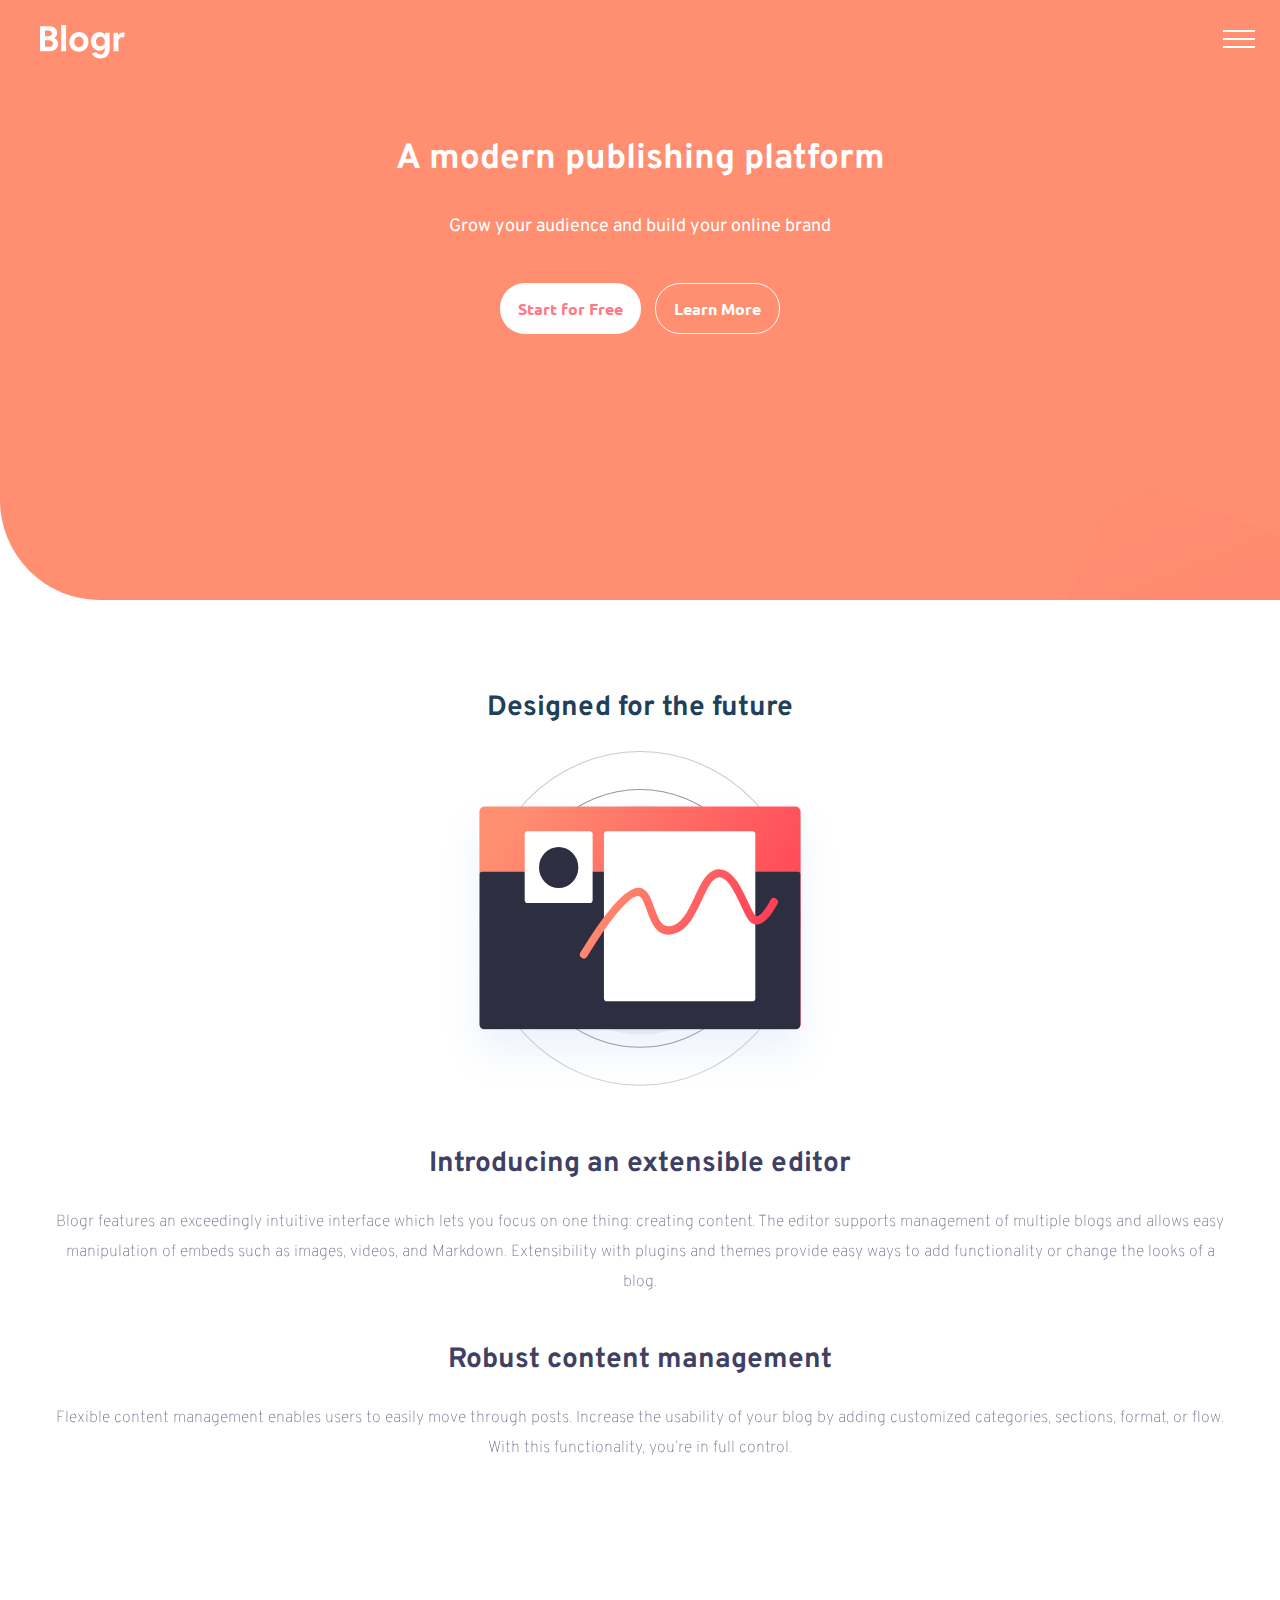
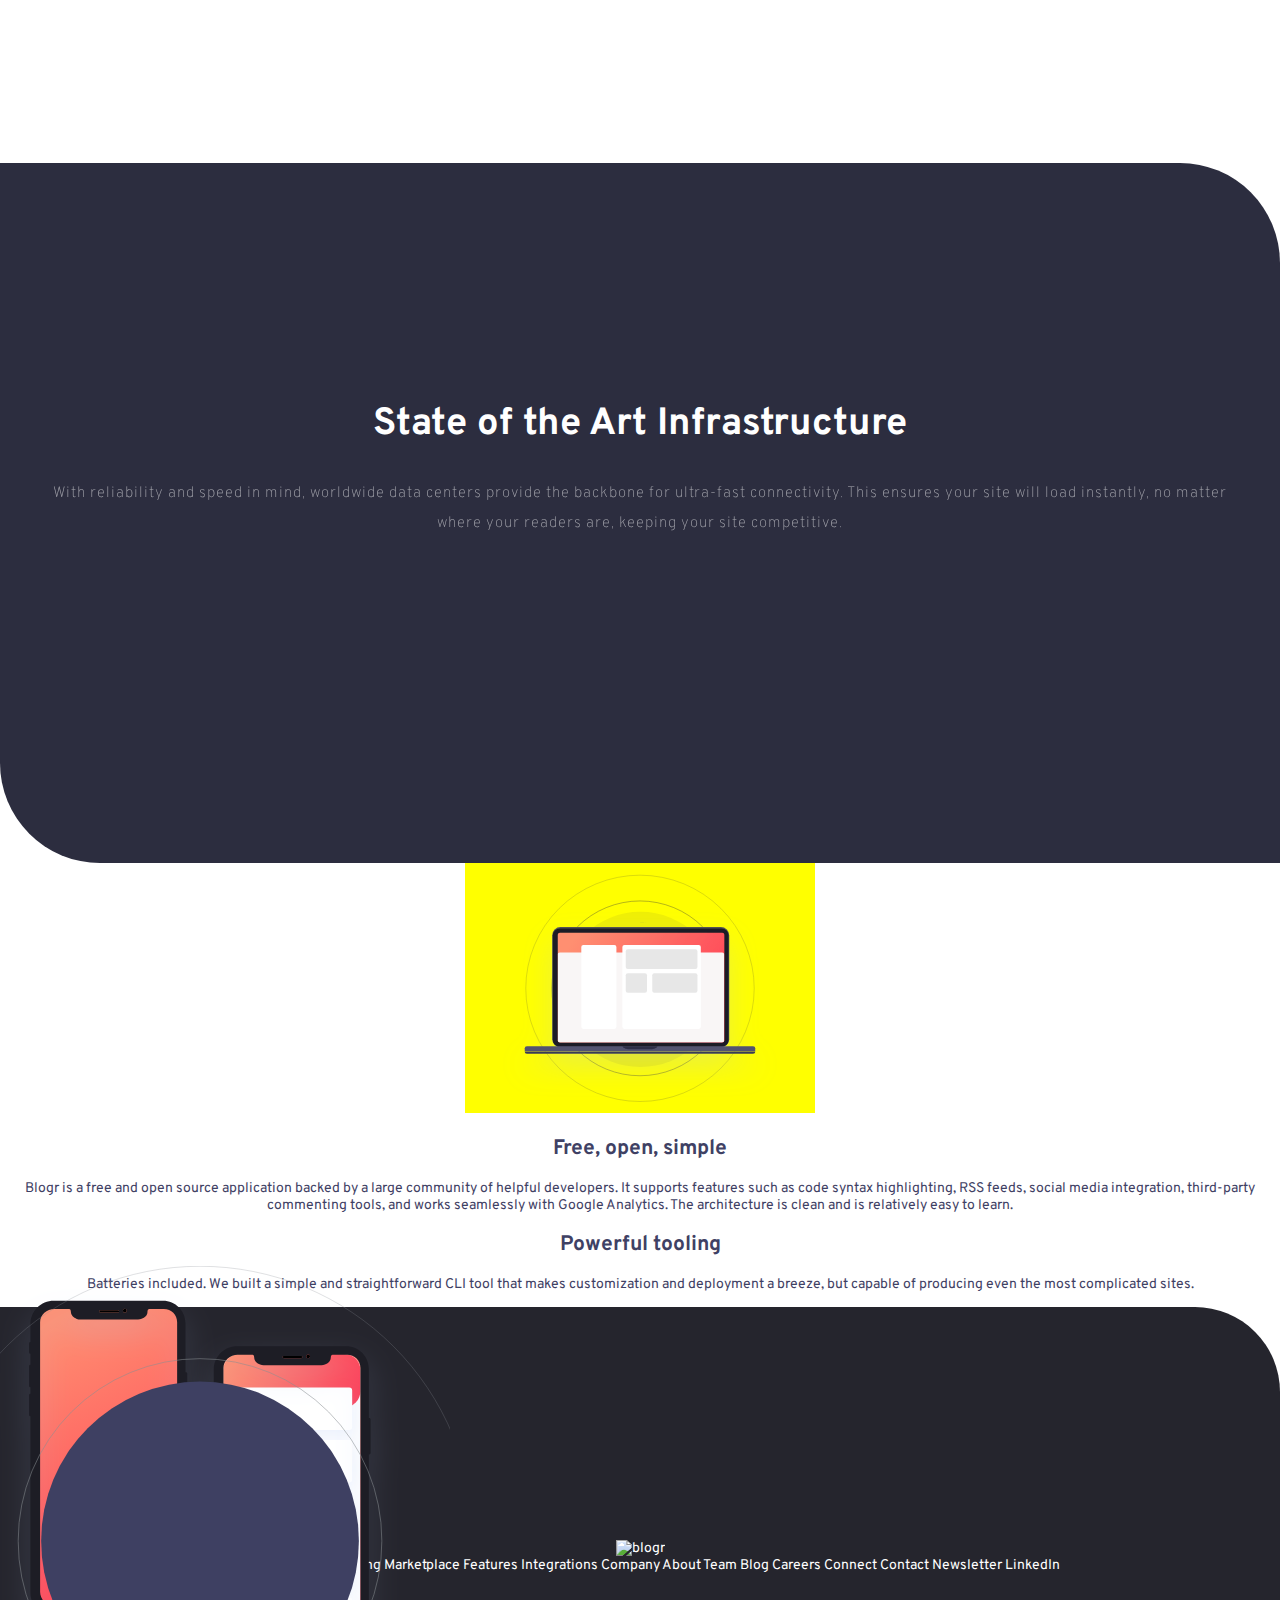
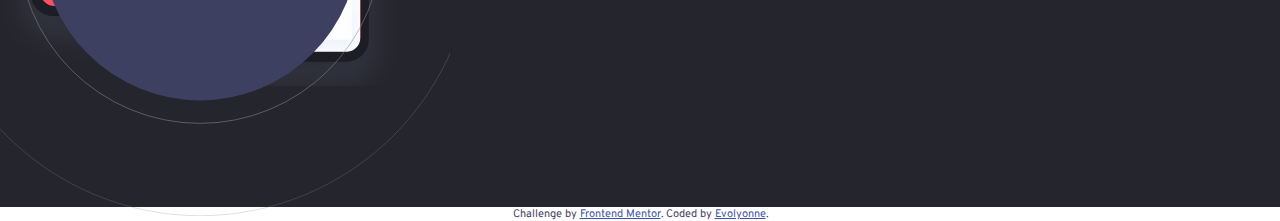
==== blogr-landing-page-main/blogr-landing-page-main/index.html @ ff766f89 "first com" ====
<!DOCTYPE html>
<html lang="en">
<head>
  <meta charset="UTF-8">
  <meta name="viewport" content="width=device-width, initial-scale=1.0"> <!-- displays site properly based on user's device -->

  <link rel="icon" type="image/png" sizes="32x32" href="./images/favicon-32x32.png">
  <link rel="preconnect" href="https://fonts.gstatic.com">
  <link href="https://fonts.googleapis.com/css2?family=Overpass:wght@300;600&family=Ubuntu:wght@400;500;700&display=swap" rel="stylesheet">
  <link rel="stylesheet" href="./css/style.css">
  
  <title>Frontend Mentor | [Blogr]</title>

  <!-- Feel free to remove these styles or customise in your own stylesheet 👍 -->
</head>
<body>
  <div class="container">
    <div class="card-start">
      <div class="menu-burger">
        <img src="./images/logo.svg" alt="logo" class="blogr">
        <picture class="icon-burger">
          <img src="./images/icon-hamburger.svg" alt="menu burger">
        </picture>
        <nav>
          Product
        
          Overview
          Pricing
          Marketplace
          Features
          Integrations
        
          Company
        
          About
          Team
          Blog
          Careers
        
          Connect
        
          Contact
          Newsletter
          LinkedIn
          
          Login
          Sign Up
        </nav>
      </div>
    
      <div class="card-pink-text">
        <h1>
          A modern publishing platform
        </h1>
        
        <p>
          Grow your audience and build your online brand
        </p>
      </div>

      <div class="button-start-and-learn">
        <button class="button-start">
          Start for Free
        </button>
        <button class="button-learn">
          Learn More
        </button>
      </div>
    </div>

    <div class="card-future">
      <h2 class="designed-for">
        Designed for the future
      </h2>
  
      <picture>
        <img src="./images/illustration-editor-mobile.svg" alt="screen" class="screen">
      </picture>
  
      <h2 class="introducing">
        Introducing an extensible editor
      </h2>
  
      <p class="introducing-para">
        Blogr features an exceedingly intuitive interface which lets you focus on one thing: creating content. 
        The editor supports management of multiple blogs and allows easy manipulation of embeds such as images, 
        videos, and Markdown. Extensibility with plugins and themes provide easy ways to add functionality or 
        change the looks of a blog.
      </p>
  
      <h2 class="robust">
        Robust content management
      </h2>
  
      <p class="robust-para">
        Flexible content management enables users to easily move through posts. Increase the usability of your blog 
        by adding customized categories, sections, format, or flow. With this functionality, you’re in full control.
      </p>
    </div>

    
    <div class="phone">
      <div class="underneath"></div>
    </div>
    <div class="card-blue">
      <h2>
        State of the Art Infrastructure
      </h2>
  
      <p>
        With reliability and speed in mind, worldwide data centers provide the backbone for ultra-fast connectivity. 
        This ensures your site will load instantly, no matter where your readers are, keeping your site competitive.
      </p>
    </div>

    <picture>
      <img src="./images/illustration-laptop-mobile.svg" alt="computer logo" class="computer">
    </picture>

    <h2>
      Free, open, simple
    </h2>

    <p>
      Blogr is a free and open source application backed by a large community of helpful developers. It supports 
      features such as code syntax highlighting, RSS feeds, social media integration, third-party commenting tools, 
      and works seamlessly with Google Analytics. The architecture is clean and is relatively easy to learn.
    </p>

    <h2>
      Powerful tooling
    </h2>

    <p>
      Batteries included. We built a simple and straightforward CLI tool that makes customization and deployment a breeze, but
      capable of producing even the most complicated sites.
    </p>

    <div class="footer">
      <img src="./images/logo.svg3" alt="blogr" class="logo-footer">
      Product
    
      Overview
      Pricing
      Marketplace
      Features
      Integrations
    
      Company
    
      About
      Team
      Blog
      Careers
    
      Connect
      
      Contact
      Newsletter
      LinkedIn
    </div>
  </div>  

  <div class="attribution">
    Challenge by <a href="https://www.frontendmentor.io?ref=challenge" target="_blank">Frontend Mentor</a>. 
    Coded by <a href="#">Evolyonne</a>.
  </div>
</body>
</html>
---- blogr-landing-page-main/blogr-landing-page-main/css/style.css ----
/* import */
@import url(./components/picture.css);
@import url(./components/button.css);
@import url(./components/burger.css);


.attribution {
  font-size: 11px;
  text-align: center;
}

.attribution a {
  color: hsl(228, 45%, 44%);
}

:root {
  --light-red: hsl(356, 100%, 66%); /*(CTA text)*/
  --very-light-red: hsl(355, 100%, 74%); /*(CTA hover background)*/
  --very-dark-blue: hsl(208, 49%, 24%); /*(headings)*/
  --white: hsl(0, 0%, 100%); /*(text)*/
  --grayish-blue: hsl(240, 2%, 79%); /*(footer text)*/
  --very-dark-grayish-blue: hsl(207, 13%, 34%); /*(body copy)*/
  --very-dark-black-blue: hsl(240, 10%, 16%); /*(footer background)*/

  /* Background gradient - Intro/CTA mobile nav: */
  --very-light-red-intro: hsl(13, 100%, 72%);
  --light-red-intro: hsl(353, 100%, 62%);

  /* Background gradient - body: */
  --very-dark-gray-blue: hsl(237, 17%, 21%);
  --very-dark-desaturated-blue: hsl(237, 23%, 32%);
}

body {
  display: flex;
  flex-direction: column;
  justify-content: center;
  align-items: center;
  text-align: center;
  font-family: "Overpass";
  margin: 0;
  color: var(--very-dark-desaturated-blue);
  font-size: 14px;
}


nav {
  visibility: hidden;
}

.card-start {
  background-color: var(--very-light-red-intro);
  color: var(--white);
  font-family: "Overpass";
  border-bottom-left-radius: 100px;
  height: 600px;
  background-image: url("../images/bg-pattern-intro.svg");
}

.card-pink-text h1 {
  font-size: 35px;
  padding: 10px 45px;
}

.card-pink-text p {
  font-size: 18px;
  padding: 0 55px;
}

.card-future h2 {
  font-size: 28px;
  margin: 25px 35px;
}

.designed-for{
  padding-top: 65px;
  color: var(--very-dark-blue);
}

.introducing {
  padding: 0 55px;
  margin-bottom: 0;
}

.introducing-para {
  margin-top: 0;
  margin-bottom: 45px;
}

.robust-para {
  margin-bottom: 300px;
}

.card-future p {
  font-size: 16px;
  color: var(--very-dark-desaturated-blue);
  font-weight: lighter;
  opacity: 0.8;
  line-height: 30px;
  padding: 0 50px;
}

.card-blue {
  background-color: var(--very-dark-gray-blue);
  border-bottom-left-radius: 100px;
  border-top-right-radius: 100px;
  color: var(--white);
  height: 500px;
  padding-top: 200px;
  position: relative;
  z-index: 1;
}

.card-blue h2 {
  padding: 5px 35px;
  font-size: 38px;
  margin-bottom: 0;
}

.card-blue p {
  font-size: 15px;
  opacity: 0.6;
  margin-bottom: 45px;
  font-weight: lighter;
  line-height: 30px;
  letter-spacing: 1px;
  padding: 10px 40px;
}

.footer {
  display: flex;
  flex-direction: column;
  justify-content: center;
  align-items: center;
  background-color: var(--very-dark-black-blue);
  color: var(--white);
  height: 500px;
  border-top-right-radius: 85px;
}
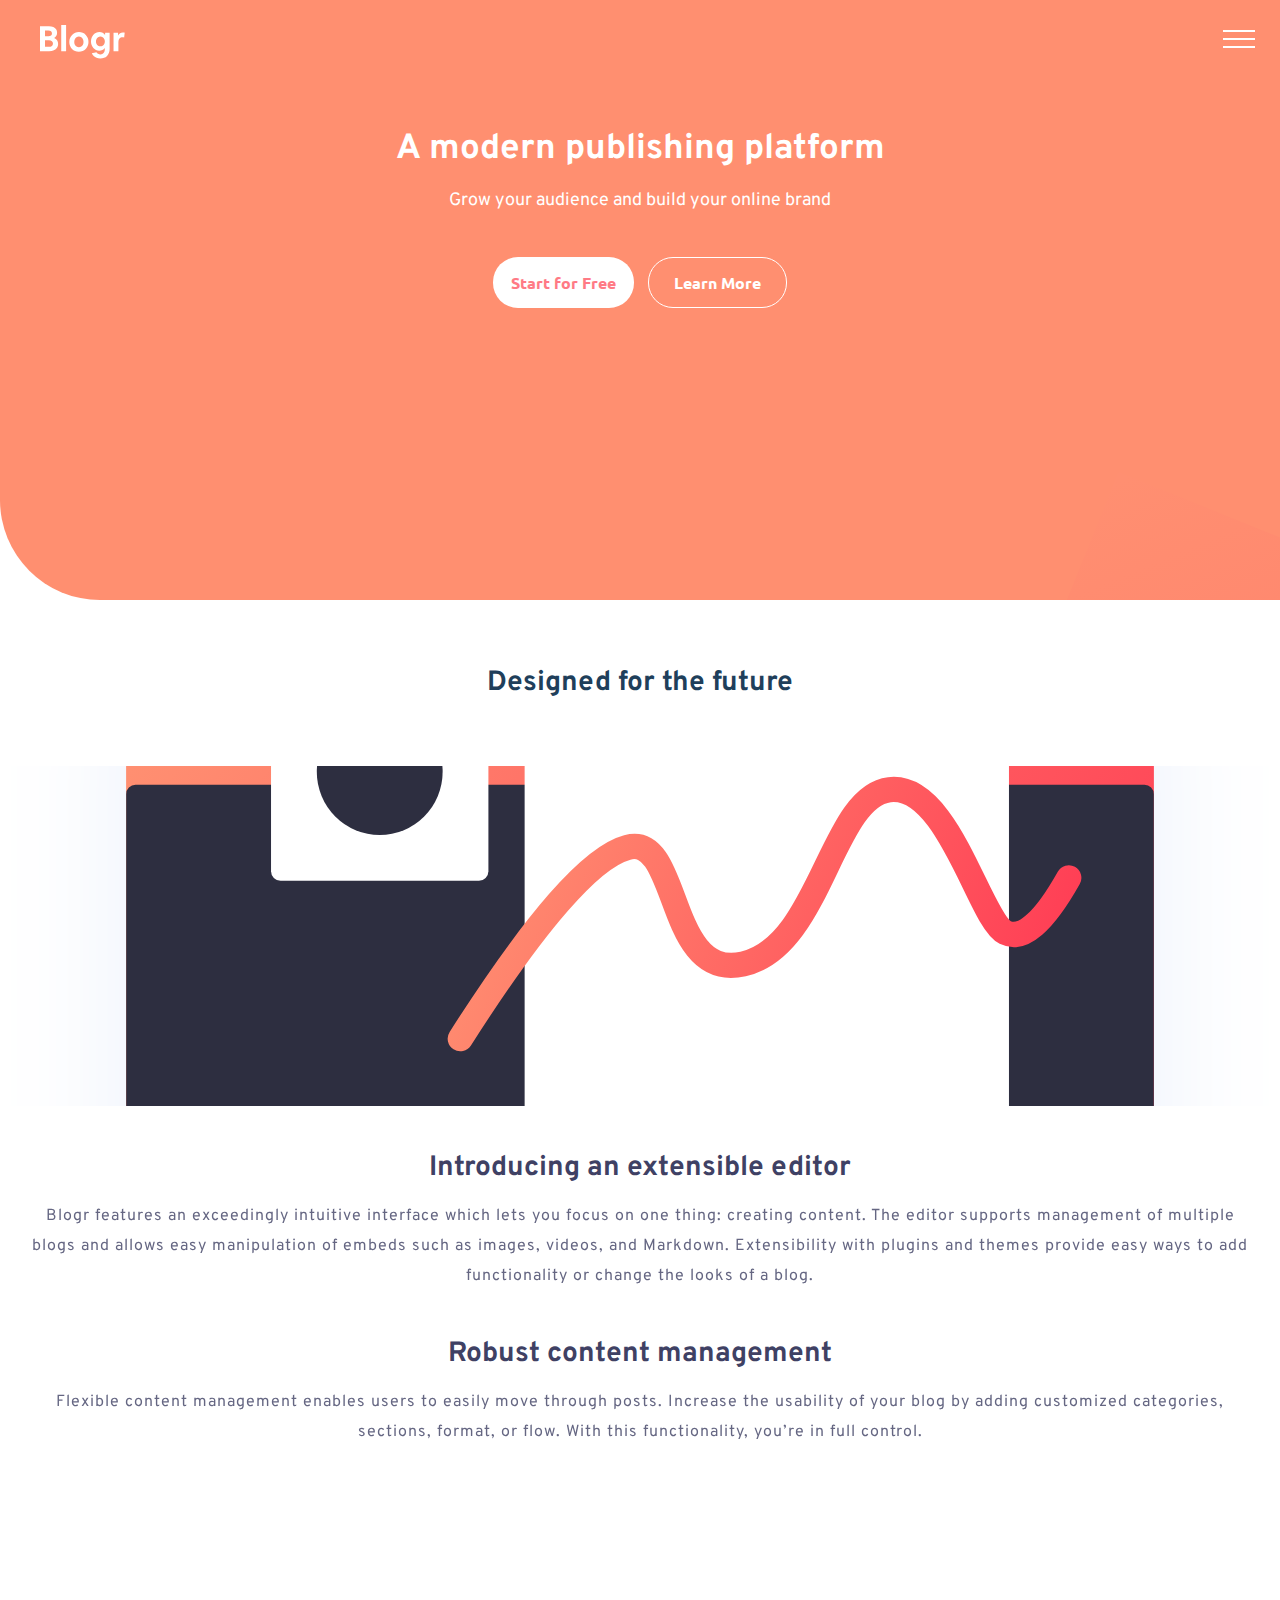
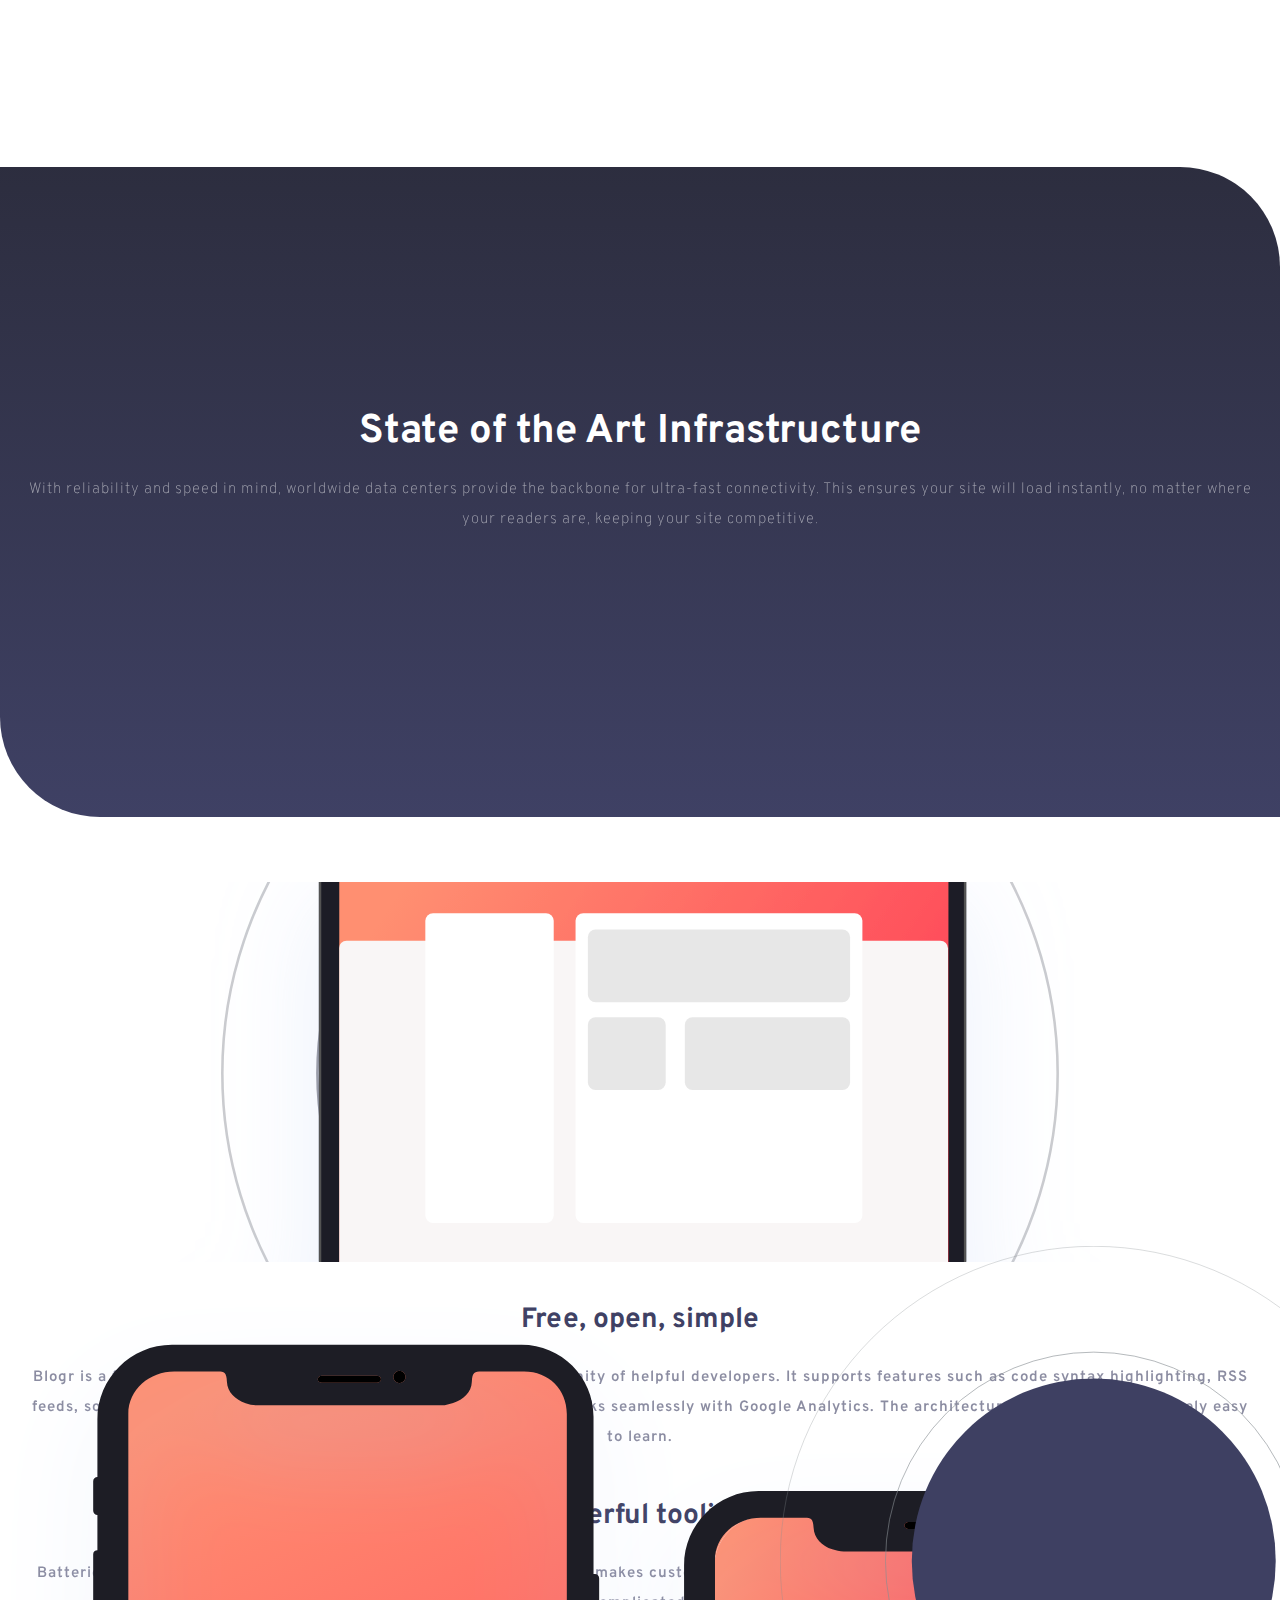
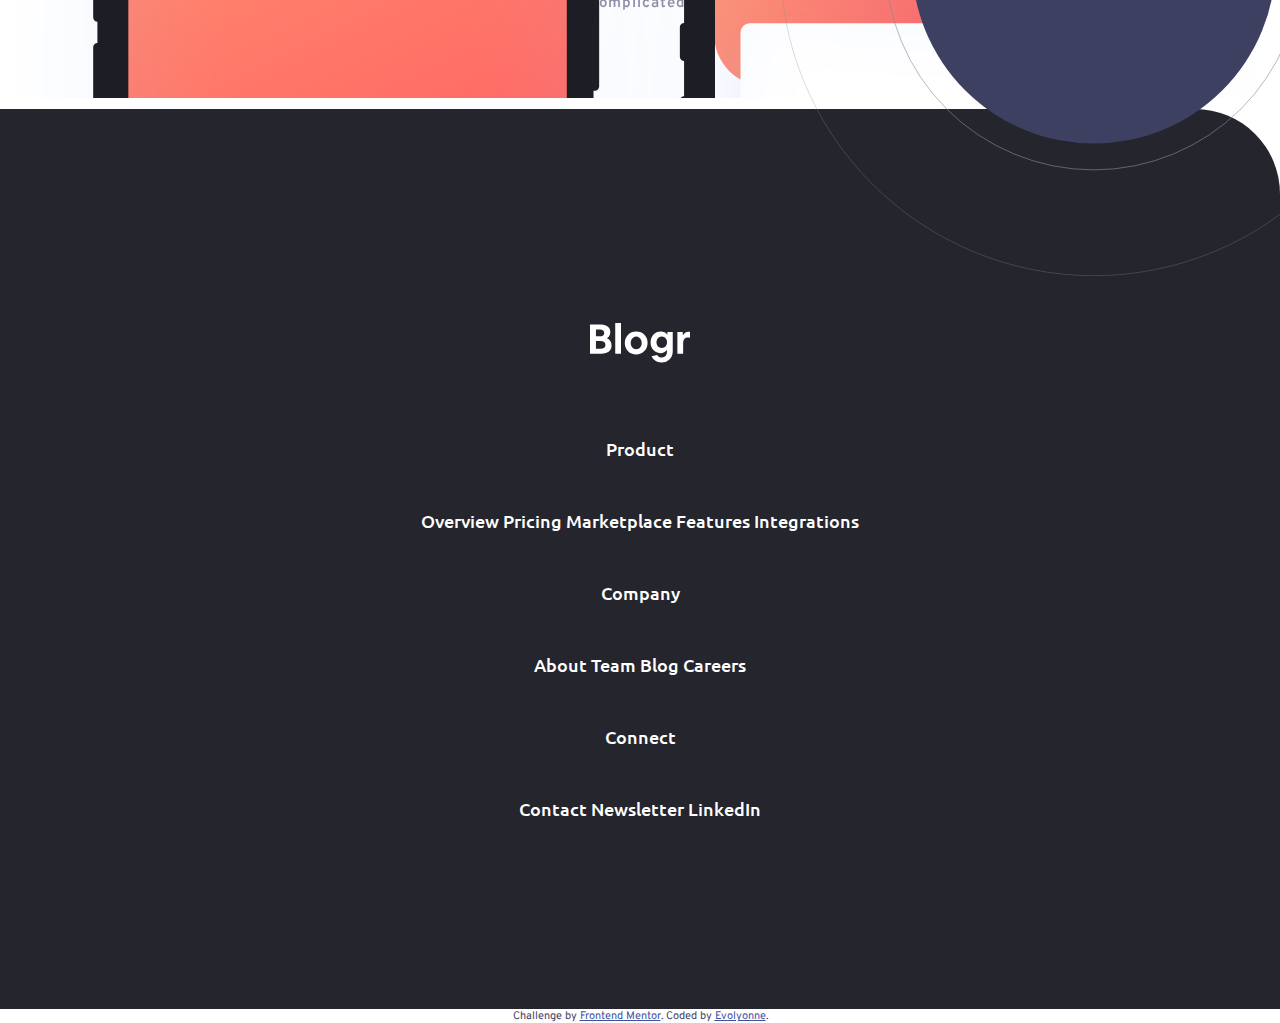
==== commit b142341c: "Phone Design" ====
--- a/blogr-landing-page-main/blogr-landing-page-main/index.html
+++ b/blogr-landing-page-main/blogr-landing-page-main/index.html
@@ -112,52 +112,65 @@
         This ensures your site will load instantly, no matter where your readers are, keeping your site competitive.
       </p>
     </div>
+    <div class="card-source">
+      <picture>
+        <img src="./images/illustration-laptop-mobile.svg" alt="computer logo" class="computer">
+      </picture>
 
-    <picture>
-      <img src="./images/illustration-laptop-mobile.svg" alt="computer logo" class="computer">
-    </picture>
+      <h2>
+        Free, open, simple
+      </h2>
 
-    <h2>
-      Free, open, simple
-    </h2>
+      <p>
+        Blogr is a free and open source application backed by a large community of helpful developers. It supports 
+        features such as code syntax highlighting, RSS feeds, social media integration, third-party commenting tools, 
+        and works seamlessly with Google Analytics. The architecture is clean and is relatively easy to learn.
+      </p>
 
-    <p>
-      Blogr is a free and open source application backed by a large community of helpful developers. It supports 
-      features such as code syntax highlighting, RSS feeds, social media integration, third-party commenting tools, 
-      and works seamlessly with Google Analytics. The architecture is clean and is relatively easy to learn.
-    </p>
+      <h2>
+        Powerful tooling
+      </h2>
 
-    <h2>
-      Powerful tooling
-    </h2>
-
-    <p>
-      Batteries included. We built a simple and straightforward CLI tool that makes customization and deployment a breeze, but
-      capable of producing even the most complicated sites.
-    </p>
+      <p class="batteries">
+        Batteries included. We built a simple and straightforward CLI tool that makes customization and deployment a breeze, but
+        capable of producing even the most complicated sites.
+      </p>
+    </div>
 
     <div class="footer">
-      <img src="./images/logo.svg3" alt="blogr" class="logo-footer">
-      Product
+      <div class="foot-blogr"></div>
+      <h4>
+        Product
+      </h4>
     
-      Overview
-      Pricing
-      Marketplace
-      Features
-      Integrations
+      <h4 class="list">
+        Overview
+        Pricing
+        Marketplace
+        Features
+        Integrations
+      </h4>
+
+      <h4>
+        Company
+      </h4>
     
-      Company
+      <h4 class="list">
+        About
+        Team
+        Blog
+        Careers
+      </h4>
     
-      About
-      Team
-      Blog
-      Careers
-    
-      Connect
+      <h4>
+        Connect
+      </h4>
       
-      Contact
-      Newsletter
-      LinkedIn
+      <h4 class="list">
+        Contact
+        Newsletter
+        LinkedIn
+      </h4>
     </div>
   </div>  
 
--- a/blogr-landing-page-main/blogr-landing-page-main/css/style.css
+++ b/blogr-landing-page-main/blogr-landing-page-main/css/style.css
@@ -39,6 +39,7 @@
   text-align: center;
   font-family: "Overpass";
   margin: 0;
+  width: 100%;
   color: var(--very-dark-desaturated-blue);
   font-size: 14px;
 }
@@ -59,73 +60,95 @@
 
 .card-pink-text h1 {
   font-size: 35px;
-  padding: 10px 45px;
+  padding: 0 30px;
+  margin-bottom: 0;
 }
 
 .card-pink-text p {
   font-size: 18px;
-  padding: 0 55px;
+  padding: 0 30px;
+}
+
+
+.card-future .designed-for{
+  margin: 65px 0;
+  color: var(--very-dark-blue);
 }
 
 .card-future h2 {
   font-size: 28px;
-  margin: 25px 35px;
+  padding: 0 35px;
+  margin: 15px 0;
 }
 
-.designed-for{
-  padding-top: 65px;
-  color: var(--very-dark-blue);
-}
-
-.introducing {
-  padding: 0 55px;
-  margin-bottom: 0;
+.card-future p {
+  padding: 0 25px;
+  margin-top: 0;
+  font-size: 16px;
+  color: var(--very-dark-desaturated-blue);
+  font-weight: 300px;
+  letter-spacing: 1px;
+  opacity: 0.8;
+  line-height: 30px;
 }
 
 .introducing-para {
-  margin-top: 0;
   margin-bottom: 45px;
 }
 
 .robust-para {
-  margin-bottom: 300px;
-}
-
-.card-future p {
-  font-size: 16px;
-  color: var(--very-dark-desaturated-blue);
-  font-weight: lighter;
-  opacity: 0.8;
-  line-height: 30px;
-  padding: 0 50px;
+  margin-bottom: 320px;
 }
 
 .card-blue {
-  background-color: var(--very-dark-gray-blue);
+  background: linear-gradient(hsl(237, 17%, 21%), hsl(237, 23%, 32%));
   border-bottom-left-radius: 100px;
   border-top-right-radius: 100px;
   color: var(--white);
   height: 500px;
-  padding-top: 200px;
+  padding-top: 150px;
   position: relative;
-  z-index: 1;
+  z-index: 2;
 }
 
 .card-blue h2 {
-  padding: 5px 35px;
-  font-size: 38px;
-  margin-bottom: 0;
+  padding: 0 35px;
+  font-size: 40px;
+  margin-bottom: 8px;
+  margin-top: 90px;
 }
 
 .card-blue p {
   font-size: 15px;
   opacity: 0.6;
-  margin-bottom: 45px;
+  margin: 0;
   font-weight: lighter;
   line-height: 30px;
   letter-spacing: 1px;
-  padding: 10px 40px;
+  padding: 10px 25px;
 }
+
+.card-source h2 {
+  font-size: 28px;
+  padding: 0 35px;
+  margin-top: 35px;
+  margin-bottom: 15px;
+}
+
+.card-source p {
+  font-size: 15px;
+  opacity: 0.6;
+  margin: 0;
+  font-weight: 600;
+  line-height: 30px;
+  letter-spacing: 1px;
+  padding: 10px 25px;
+}
+
+.card-source .batteries {
+  margin-bottom: 80px;
+}
+
 
 .footer {
   display: flex;
@@ -134,6 +157,13 @@
   align-items: center;
   background-color: var(--very-dark-black-blue);
   color: var(--white);
-  height: 500px;
+  height: 900px;
   border-top-right-radius: 85px;
 }
+
+.footer h4 {
+  font-size: 18px;
+  font-family: "Ubuntu";
+  font-weight: 500;
+  
+}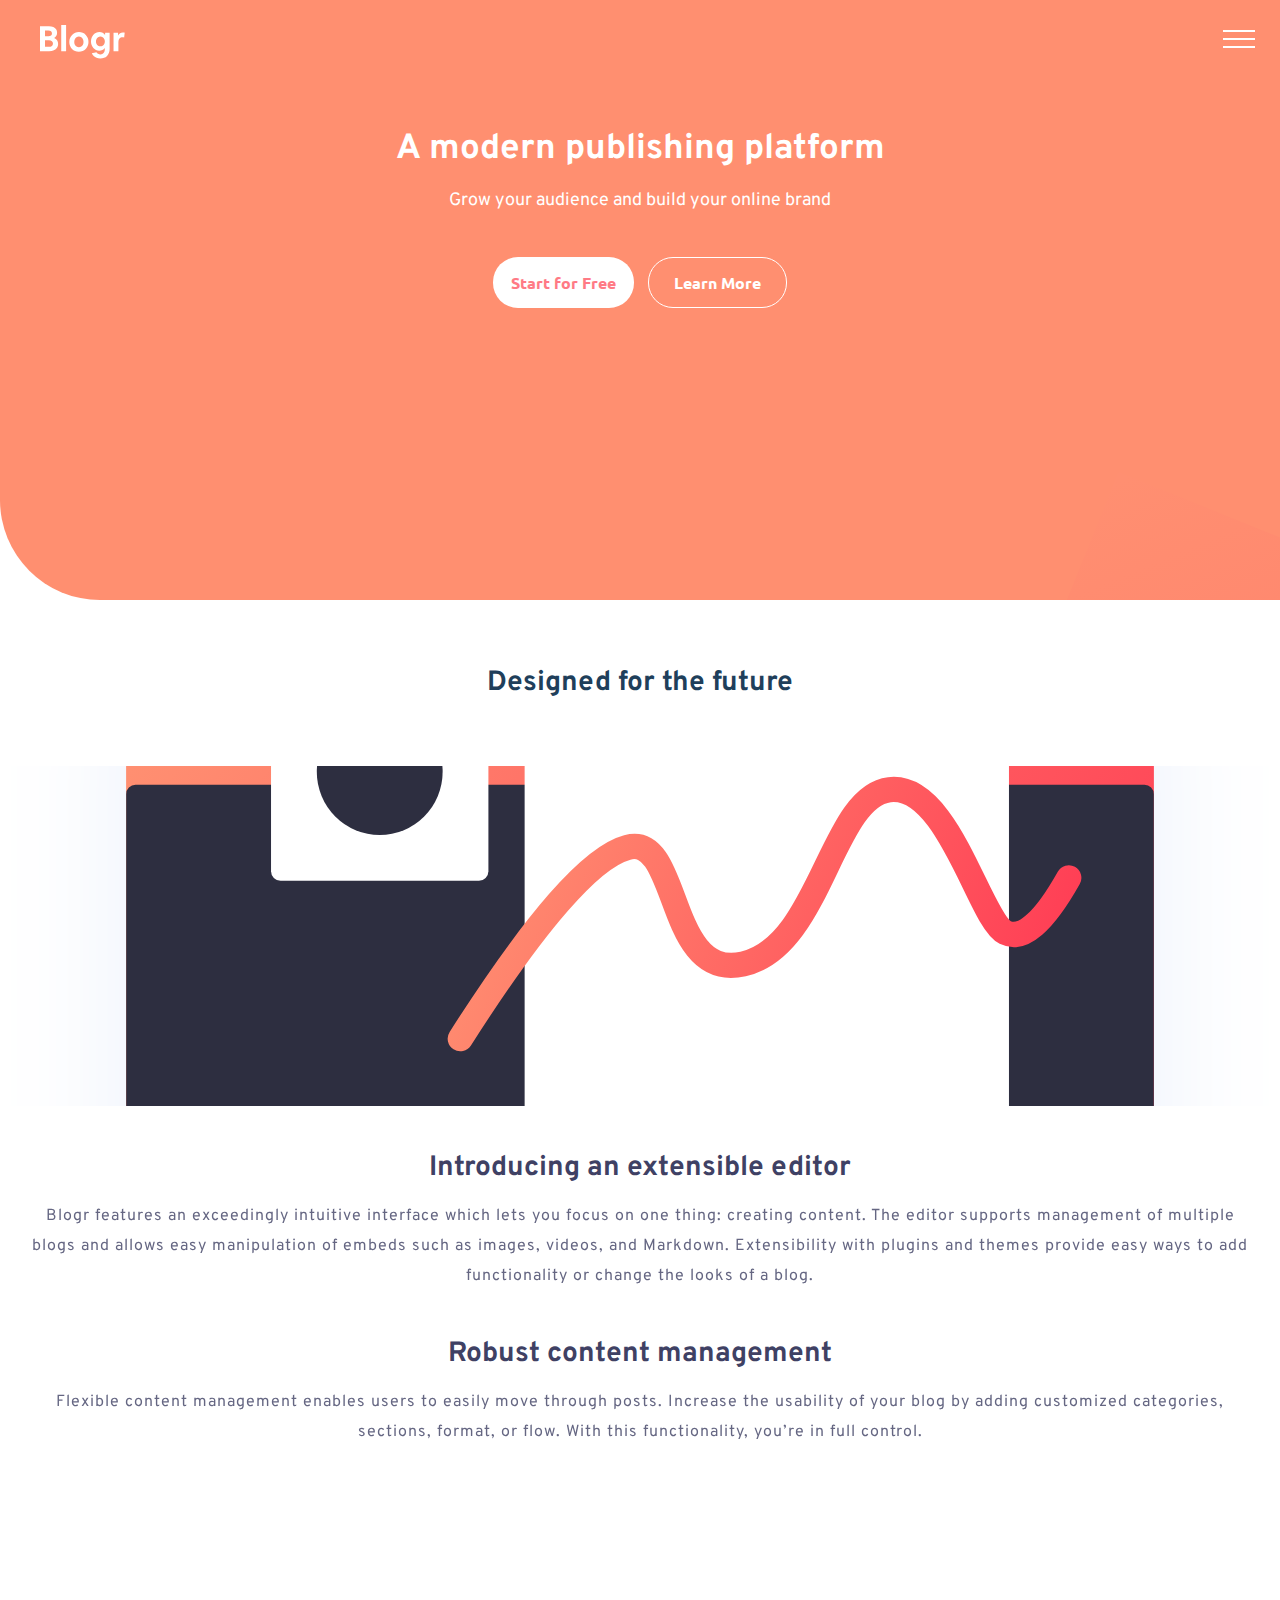
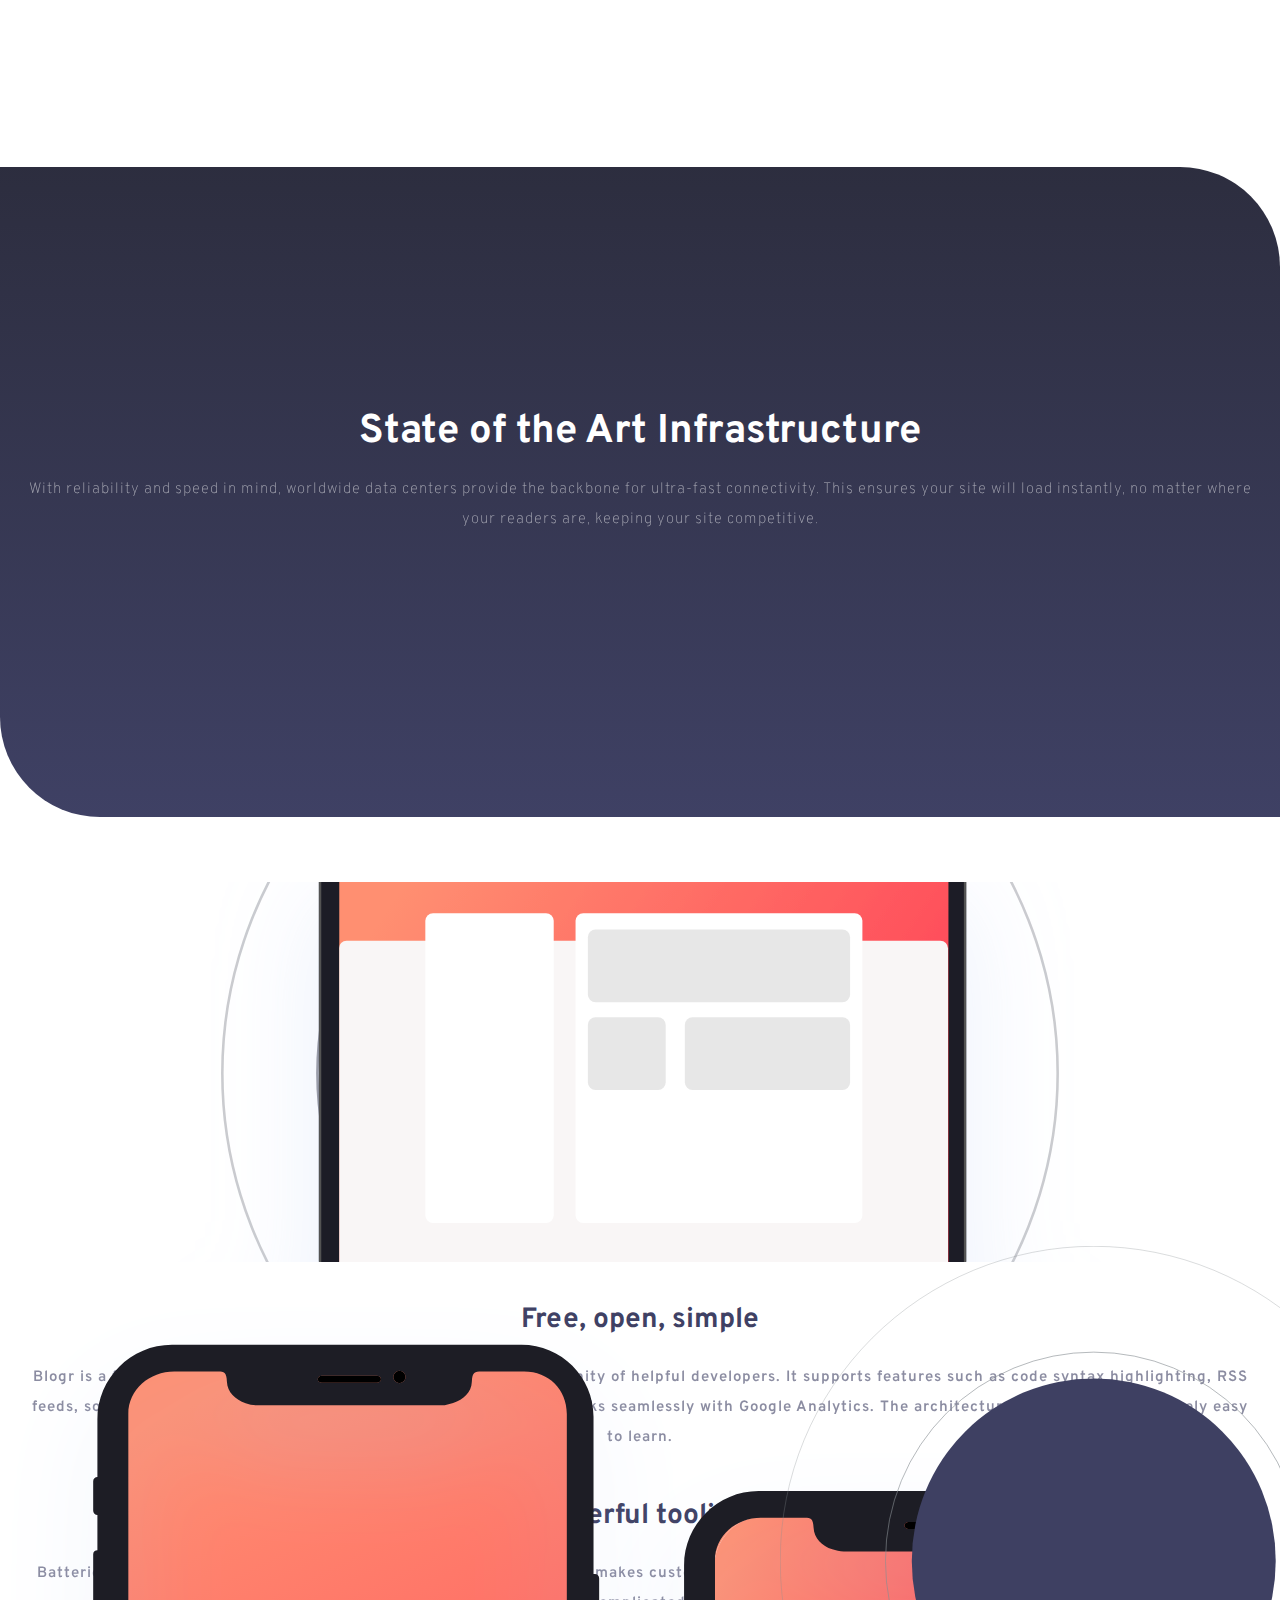
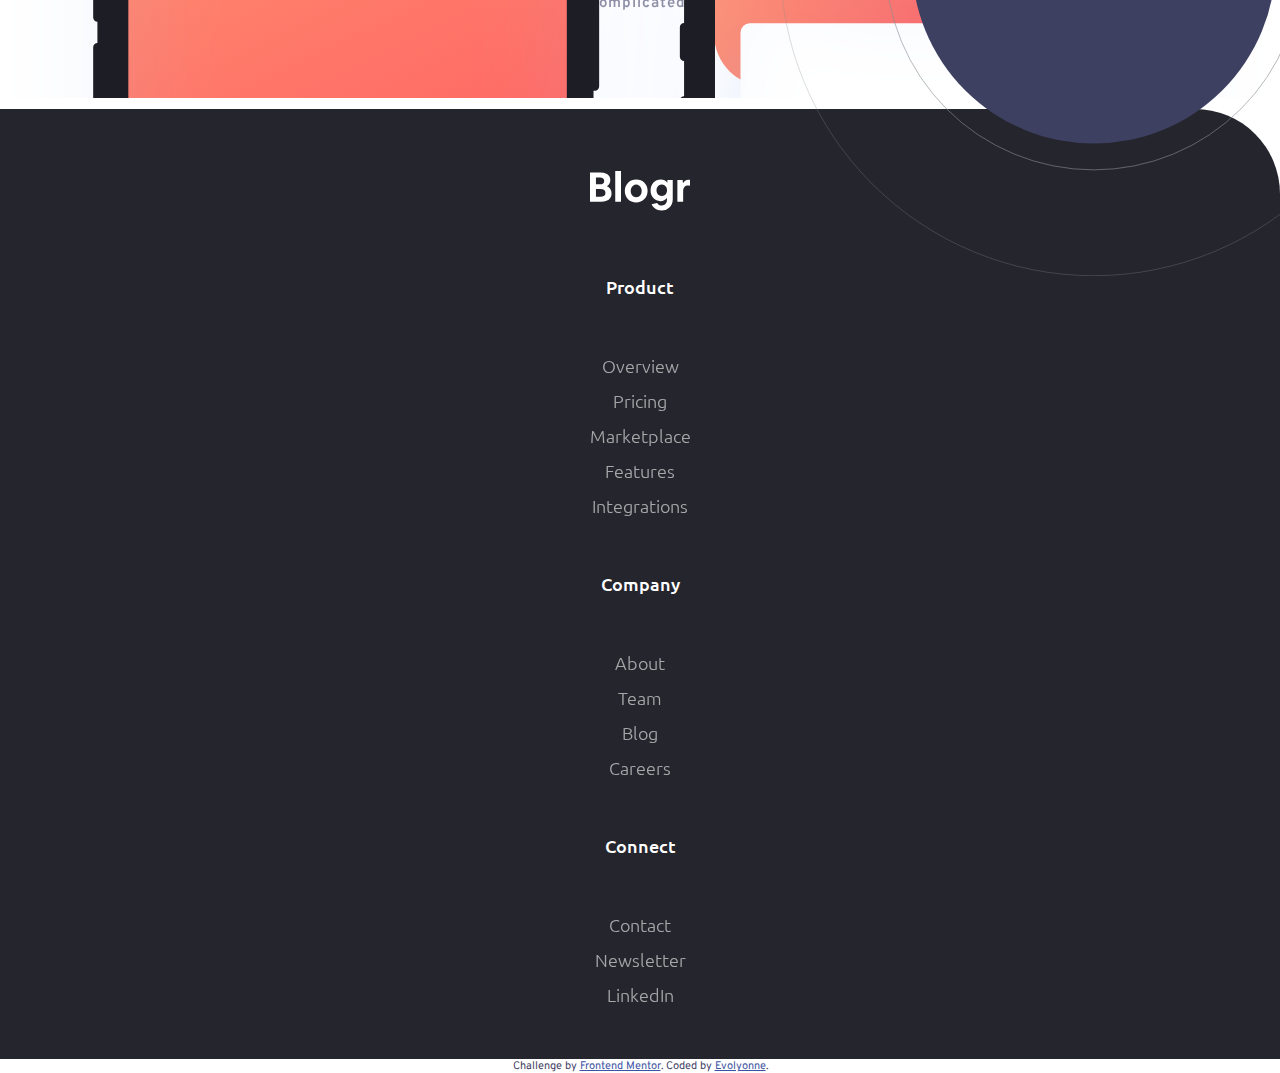
==== commit 3e21766e: "phone design finish" ====
--- a/blogr-landing-page-main/blogr-landing-page-main/index.html
+++ b/blogr-landing-page-main/blogr-landing-page-main/index.html
@@ -144,11 +144,11 @@
       </h4>
     
       <h4 class="list">
-        Overview
-        Pricing
-        Marketplace
-        Features
-        Integrations
+        Overview<br>
+        Pricing<br>
+        Marketplace<br>
+        Features<br>
+        Integrations<br>
       </h4>
 
       <h4>
@@ -156,20 +156,20 @@
       </h4>
     
       <h4 class="list">
-        About
-        Team
-        Blog
-        Careers
+        About<br>
+        Team<br>
+        Blog<br>
+        Careers<br>
       </h4>
     
       <h4>
         Connect
       </h4>
       
-      <h4 class="list">
-        Contact
-        Newsletter
-        LinkedIn
+      <h4 class="list" id="list-end">
+        Contact<br>
+        Newsletter<br>
+        LinkedIn<br>
       </h4>
     </div>
   </div>  
--- a/blogr-landing-page-main/blogr-landing-page-main/css/style.css
+++ b/blogr-landing-page-main/blogr-landing-page-main/css/style.css
@@ -157,7 +157,7 @@
   align-items: center;
   background-color: var(--very-dark-black-blue);
   color: var(--white);
-  height: 900px;
+  height: 950px;
   border-top-right-radius: 85px;
 }
 
@@ -165,5 +165,15 @@
   font-size: 18px;
   font-family: "Ubuntu";
   font-weight: 500;
-  
+}
+
+.footer .list {
+  margin: 25px 0;
+  line-height: 35px;
+  opacity: 0.6;
+  font-weight: 300;
+}
+
+.list-end {
+  margin-bottom: 70px;
 }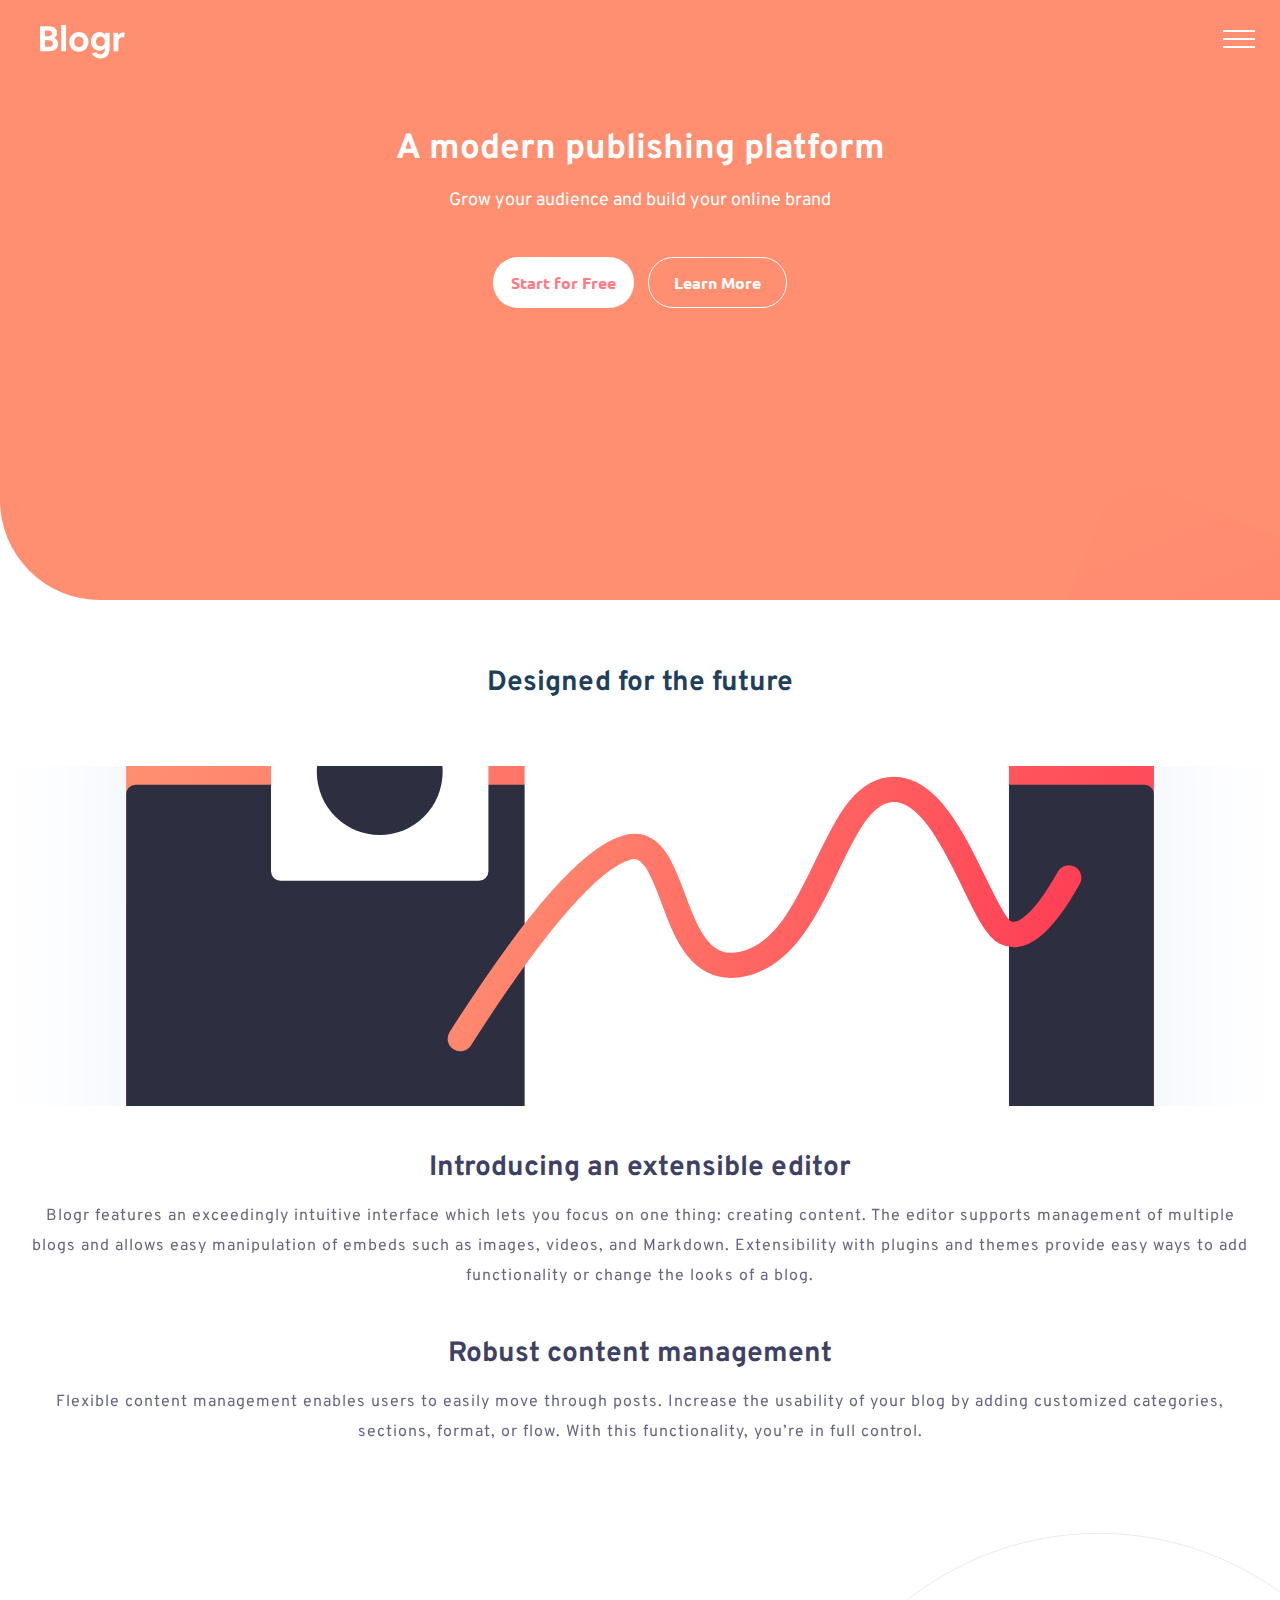
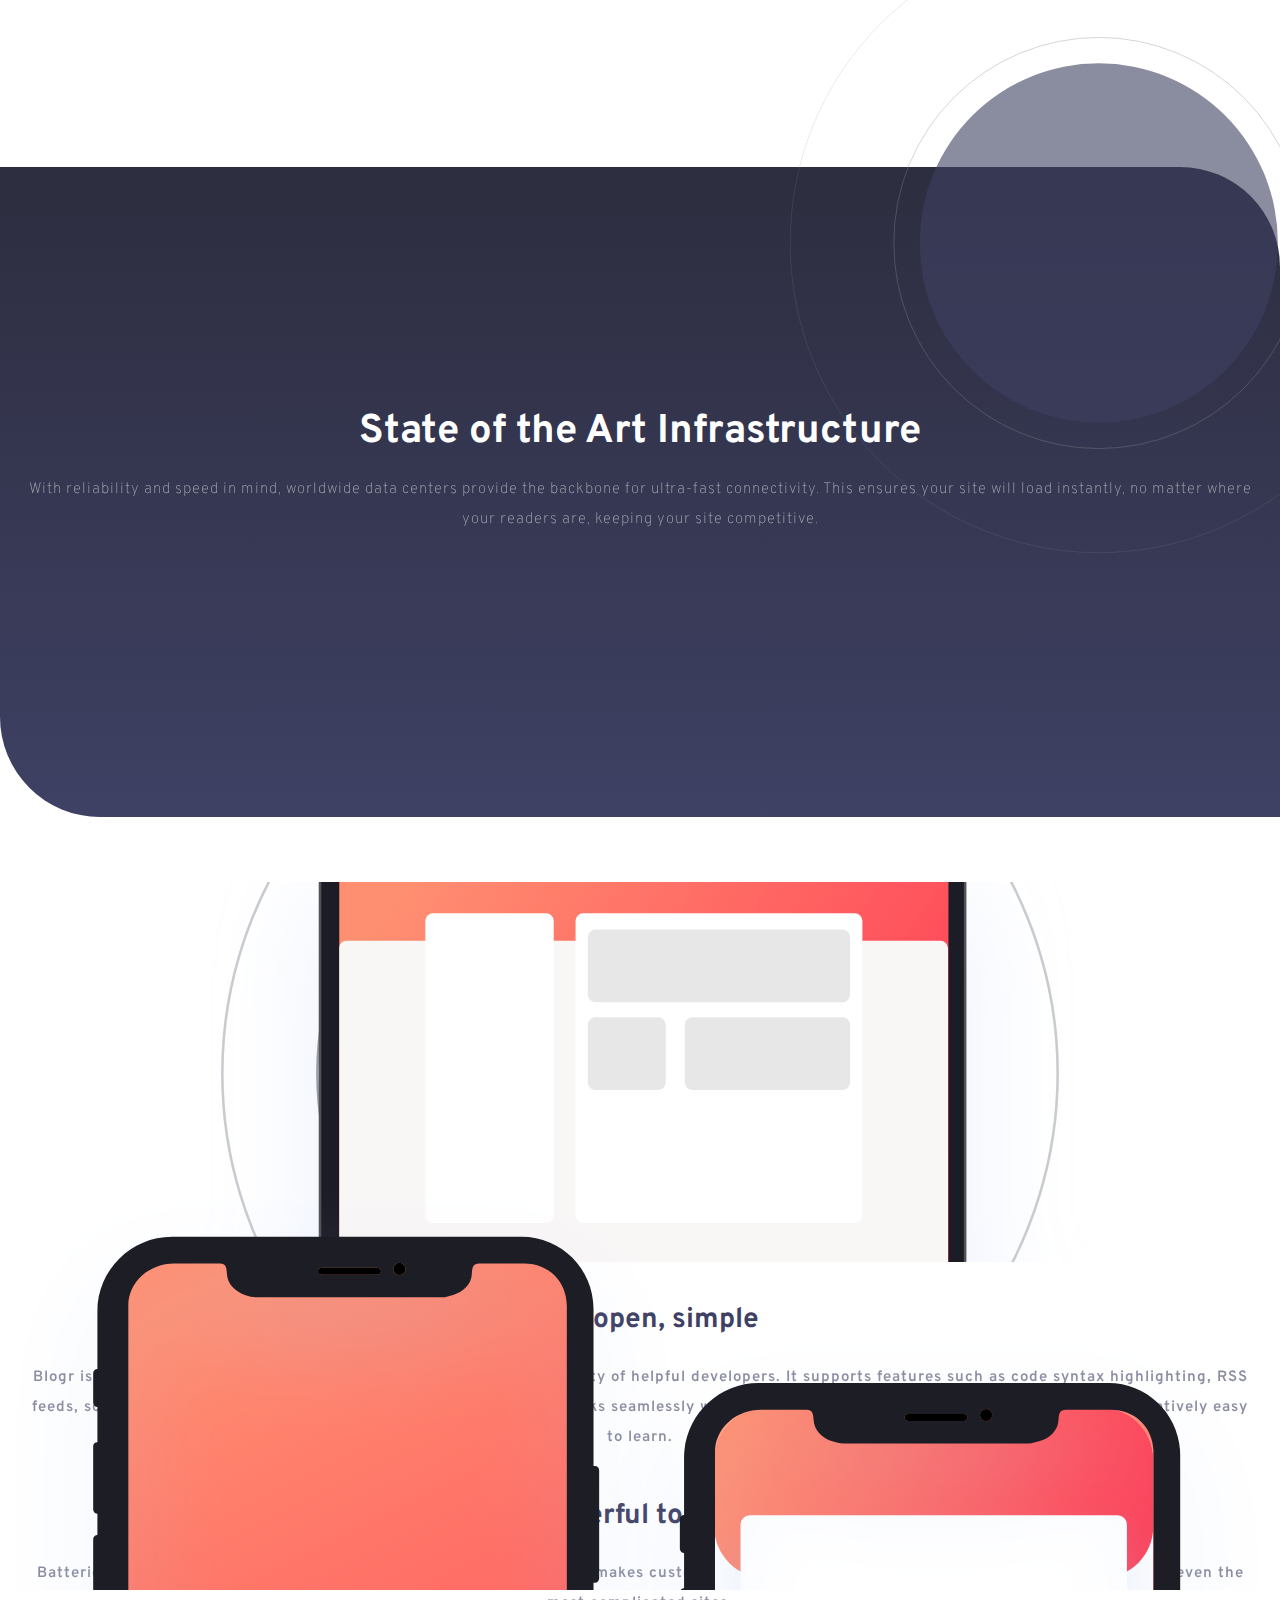
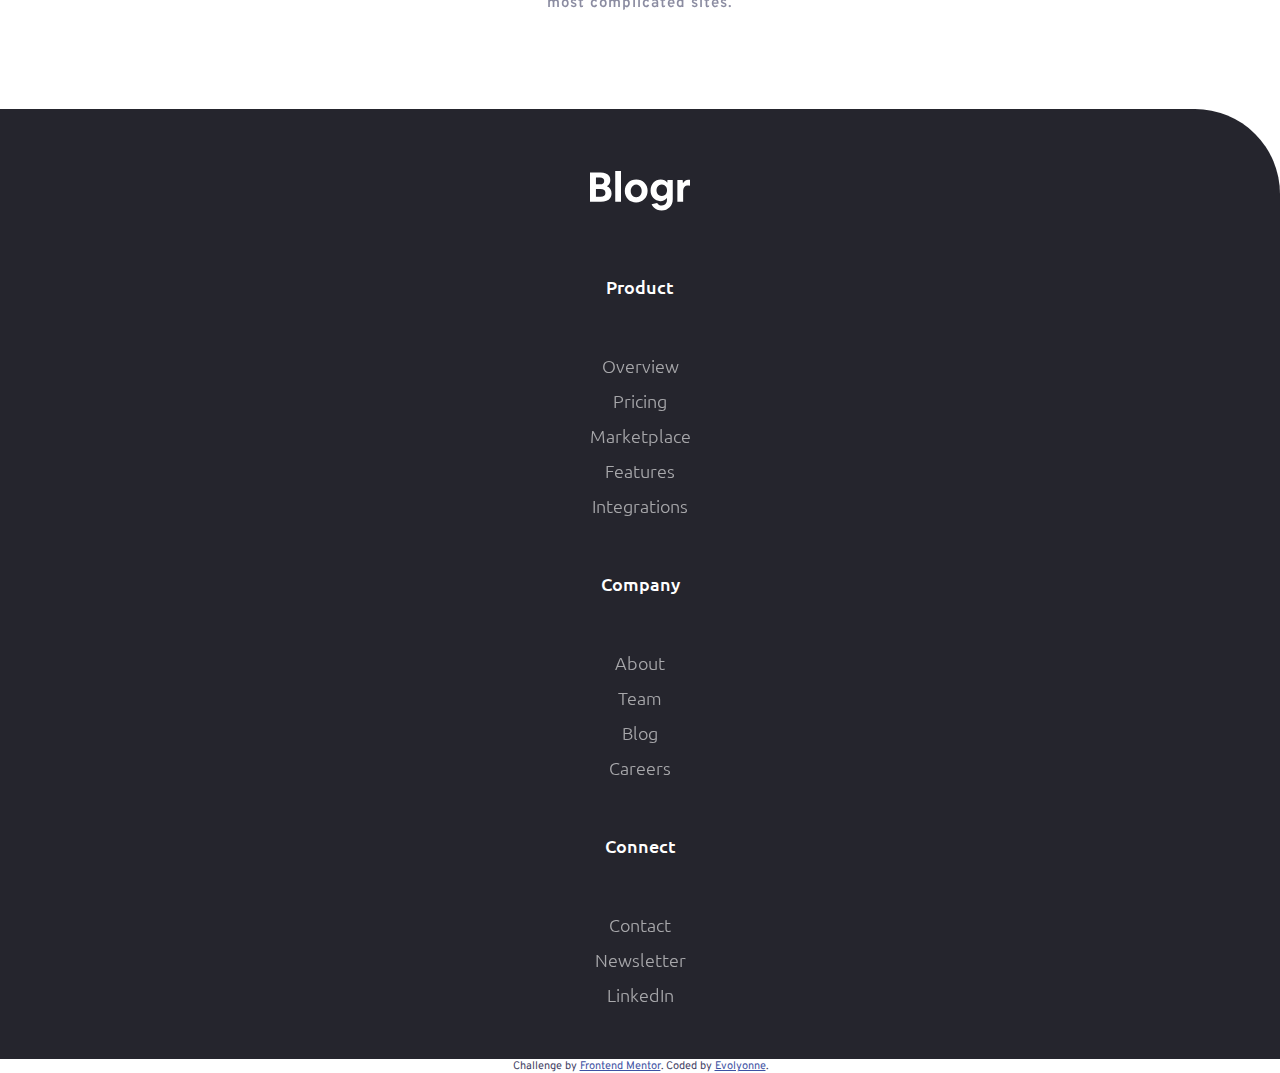
==== commit 5c6d7d01: "img position" ====
--- a/blogr-landing-page-main/blogr-landing-page-main/index.html
+++ b/blogr-landing-page-main/blogr-landing-page-main/index.html
@@ -100,9 +100,9 @@
 
     
     <div class="phone">
-      <div class="underneath"></div>
     </div>
     <div class="card-blue">
+      <div class="underneath"></div>
       <h2>
         State of the Art Infrastructure
       </h2>
--- a/blogr-landing-page-main/blogr-landing-page-main/css/style.css
+++ b/blogr-landing-page-main/blogr-landing-page-main/css/style.css
@@ -108,7 +108,7 @@
   height: 500px;
   padding-top: 150px;
   position: relative;
-  z-index: 2;
+  z-index: 20;
 }
 
 .card-blue h2 {
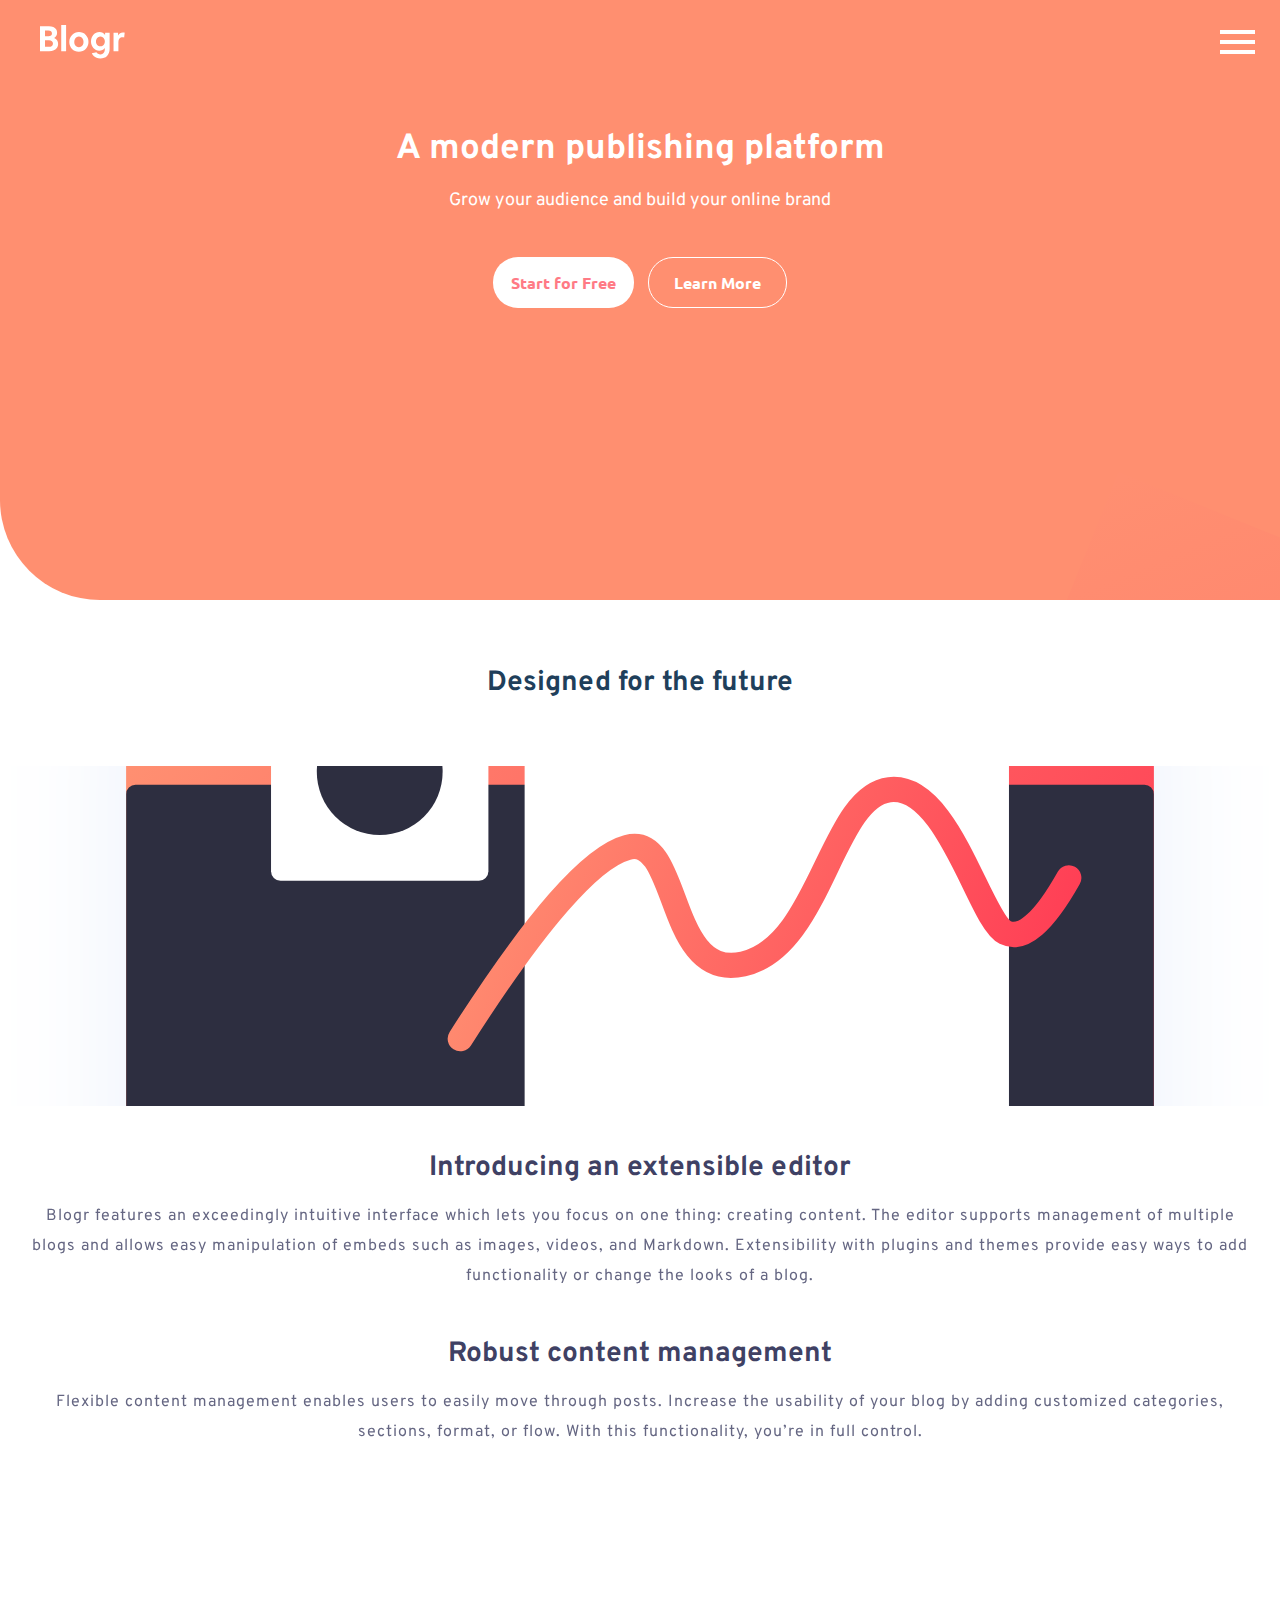
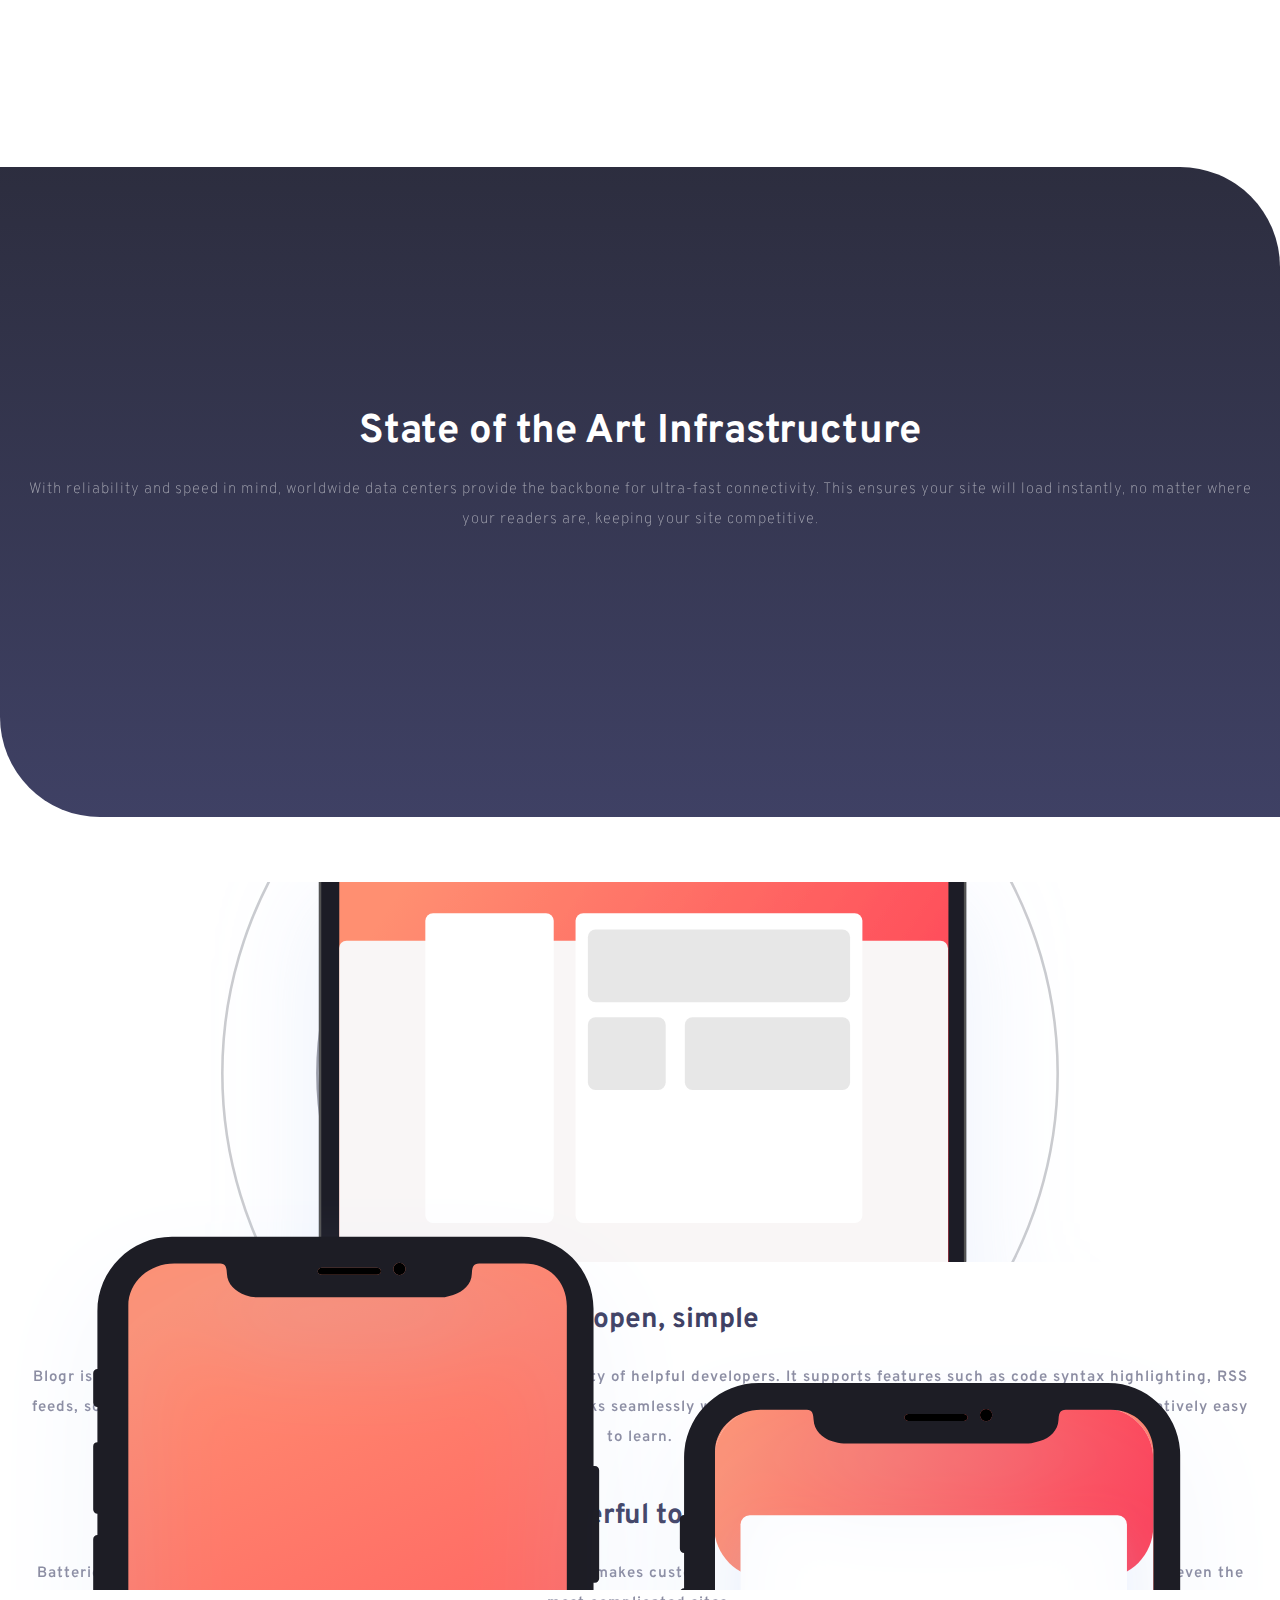
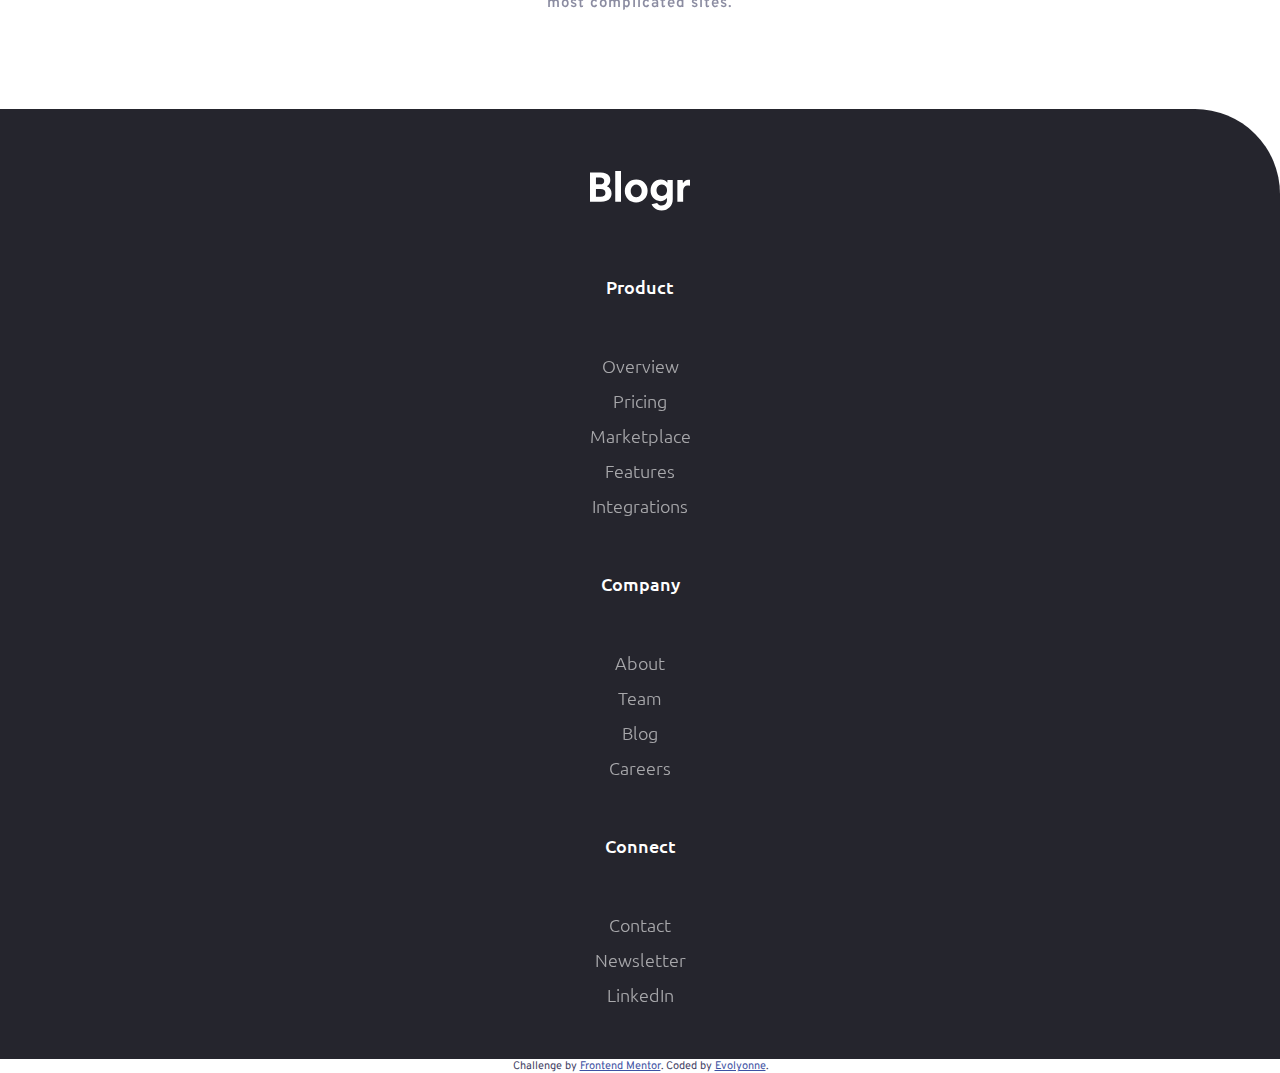
==== commit 8b77eb2b: "start burger" ====
--- a/blogr-landing-page-main/blogr-landing-page-main/index.html
+++ b/blogr-landing-page-main/blogr-landing-page-main/index.html
@@ -18,34 +18,43 @@
     <div class="card-start">
       <div class="menu-burger">
         <img src="./images/logo.svg" alt="logo" class="blogr">
-        <picture class="icon-burger">
-          <img src="./images/icon-hamburger.svg" alt="menu burger">
-        </picture>
-        <nav>
-          Product
-        
-          Overview
-          Pricing
-          Marketplace
-          Features
-          Integrations
-        
-          Company
-        
-          About
-          Team
-          Blog
-          Careers
-        
-          Connect
-        
-          Contact
-          Newsletter
-          LinkedIn
+          <picture class="icon-burger">
+            <!-- <img src="./images/icon-hamburger.svg" alt="menu burger"> -->
+            <span></span>
+          </picture>
+          <div class="menu">
+            <nav class="menu-list">
+              <a href="#">Product
+                <img src="images/icon-close.svg" alt="">
+                <div class="drop-down">
+                  <a href="#">Overview</a>
+                  <a href="#">Pricing</a>
+                  <a href="#">Marketplace</a>
+                  <a href="#">Features</a>
+                  <a href="#">Integrations</a>
+                </div>
+              </a>
+              
+              <a href="#">Company
+                <a href="#">About</a>
+                <a href="Team">Team</a>
+                <a href="Blog">Blog</a>
+                <a href="Careers">Careers</a>
+              </a>
+            
+              <a href="#">Connect
+                <a href="#">Contact</a>
+                <a href="#">Newsletter</a>
+                <a href="#">LinkedIn</a>
+              </a>
+              
+              <a href="#">Login</a>
           
-          Login
-          Sign Up
-        </nav>
+              <button class="sign-up">
+                Sign Up
+              </button>
+            </nav>
+          </div>
       </div>
     
       <div class="card-pink-text">
@@ -178,5 +187,6 @@
     Challenge by <a href="https://www.frontendmentor.io?ref=challenge" target="_blank">Frontend Mentor</a>. 
     Coded by <a href="#">Evolyonne</a>.
   </div>
+  <script src="app.js"></script>
 </body>
 </html>--- a/blogr-landing-page-main/blogr-landing-page-main/css/style.css
+++ b/blogr-landing-page-main/blogr-landing-page-main/css/style.css
@@ -108,7 +108,7 @@
   height: 500px;
   padding-top: 150px;
   position: relative;
-  z-index: 20;
+  z-index: 2;
 }
 
 .card-blue h2 {
